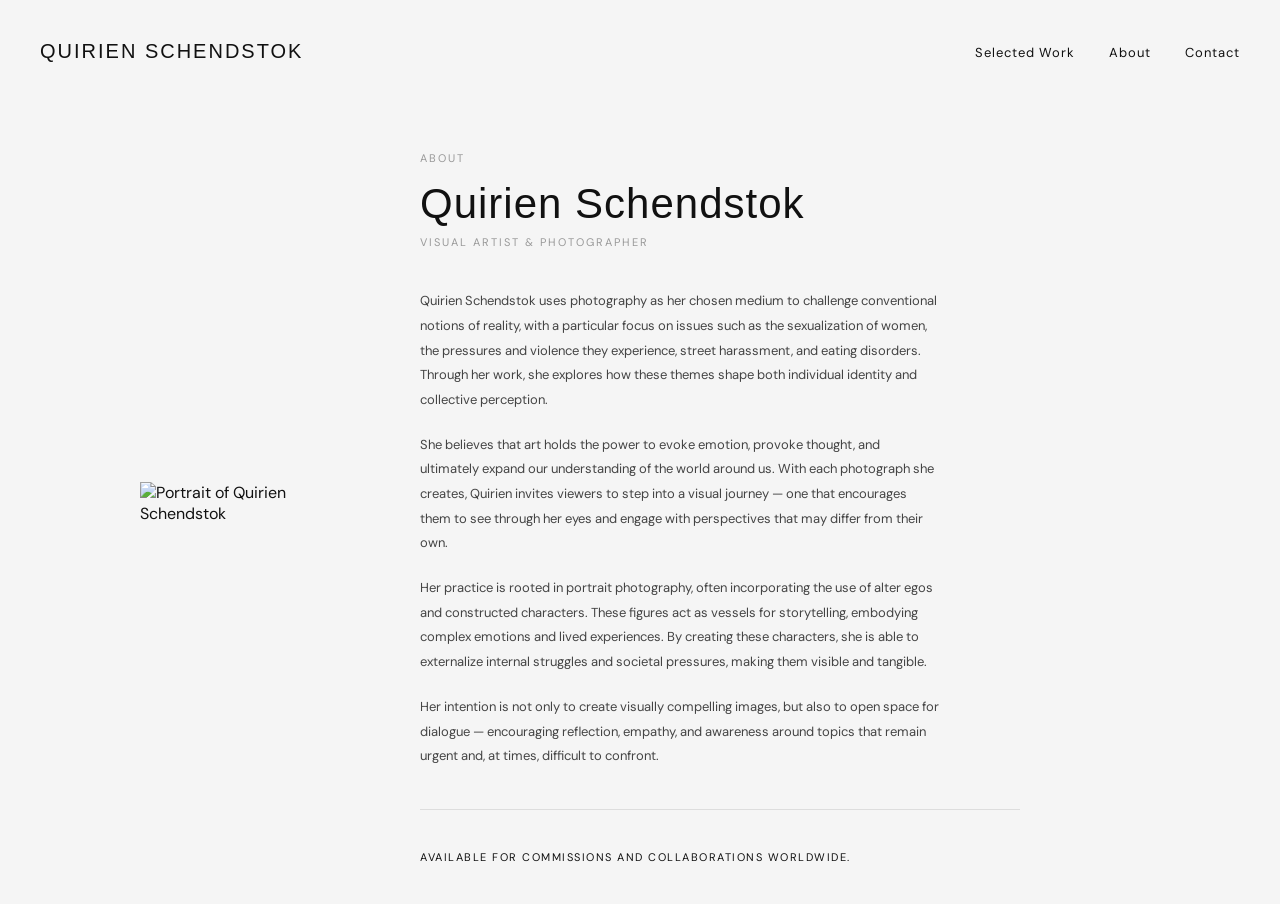
==== about.html @ 801e4804 "initial upload" ====
<!DOCTYPE html>
<html lang="en">
<head>
<title>About — Quirien Schendstok</title>
<link rel="icon" type="image/png" href="images/favicon.png">
<link rel="stylesheet" href="style.css">
<link rel="preconnect" href="https://fonts.googleapis.com">
<link rel="preconnect" href="https://fonts.gstatic.com" crossorigin>
<link href="https://fonts.googleapis.com/css2?family=Cormorant+Garamond:wght@300;400&family=DM+Sans:wght@300;400&display=swap" rel="stylesheet">
<meta charset="UTF-8">
<meta name="viewport" content="width=device-width, initial-scale=1.0">
</head>
<body>
<header>
  <a href="index.html" class="logo">Quirien Schendstok</a>
  <nav>
    <a href="index.html">Selected work</a>
    <a href="about.html">About</a>
    <a href="contact.html">Contact</a>
  </nav>
</header>

<main class="about-layout">

  <div class="about-image">
    <img src="images/MySelf.jpg" alt="Portrait of Quirien Schendstok">
  </div>

  <div class="about-text">
    <span class="about-label">About</span>
    <h1 class="about-name">Quirien Schendstok</h1>
    <p class="about-role">Visual Artist & Photographer</p>

    <div class="about-body">
      <p>
        Quirien Schendstok uses photography as her chosen medium to challenge conventional notions of reality, with a particular focus on issues such as the sexualization of women, the pressures and violence they experience, street harassment, and eating disorders. Through her work, she explores how these themes shape both individual identity and collective perception.
      </p>
      <p>
        She believes that art holds the power to evoke emotion, provoke thought, and ultimately expand our understanding of the world around us. With each photograph she creates, Quirien invites viewers to step into a visual journey — one that encourages them to see through her eyes and engage with perspectives that may differ from their own.
      </p>
      <p>
        Her practice is rooted in portrait photography, often incorporating the use of alter egos and constructed characters. These figures act as vessels for storytelling, embodying complex emotions and lived experiences. By creating these characters, she is able to externalize internal struggles and societal pressures, making them visible and tangible.
      </p>
      <p>
        Her intention is not only to create visually compelling images, but also to open space for dialogue — encouraging reflection, empathy, and awareness around topics that remain urgent and, at times, difficult to confront.
      </p>
    </div>

    <p class="about-commission">Available for commissions and collaborations worldwide.</p>
  </div>

</main>

</body>
</html>
---- style.css ----
/* Reset */
* {
  margin: 0;
  padding: 0;
  box-sizing: border-box;
}

body {
  font-family: 'DM Sans', Arial, sans-serif;
  background: #f5f5f5;
  color: #111;
  padding: 40px;
}

/* Header */
header {
  display: flex;
  justify-content: space-between;
  align-items: center;
  margin-bottom: 80px;
}

.logo {
  font-family: Av, Arial, sans-serif;
  font-size: 20px;
  letter-spacing: 2px;
  text-transform: uppercase;
  text-decoration: none;
  color: #111;
  transition: opacity 0.3s ease;
}

.logo:hover {
  opacity: 0.5;
}

nav a {
  text-decoration: none;
  color: #111;
  margin-left: 30px;
  font-size: 13px;
  text-transform: capitalize;
  letter-spacing: 1px;
  transition: opacity 0.3s ease;
}

nav a:hover {
  opacity: 0.5;
}

/* Grid layout */
.grid {
  display: grid;
  grid-template-columns: repeat(4, 1fr);
  gap: 60px 40px;
}

.project a {
  display: block;
  overflow: hidden;
}

.project img {
  width: 100%;
  aspect-ratio: 3 / 4;
  object-fit: cover;
  display: block;
  transition: transform 0.4s ease, opacity 0.3s ease;
}

.project img:hover {
  transform: scale(1.02);
  opacity: 0.9;
  cursor: pointer;
}

.project p {
  margin-top: 12px;
  font-size: 11px;
  letter-spacing: 1.5px;
  text-transform: uppercase;
  color: #555;
}

/* About & Contact */
.text-page {
  max-width: 600px;
  line-height: 1.8;
  font-size: 14px;
}

.text-page h1 {
  font-family: 'Cormorant Garamond', serif;
  font-size: 13px;
  letter-spacing: 2px;
  text-transform: uppercase;
  margin-bottom: 30px;
}

.text-page p {
  margin-bottom: 20px;
}

/* About layout */
/* About layout */
.about-layout {
  display: flex;
  align-items: flex-start;
  gap: 80px;
  max-width: 1000px;
  margin: 0 auto;
}

.about-image {
  flex-shrink: 0;
}

.about-image img {
  width: 280px;
  height: 380px;
  object-fit: cover;
  display: block;
}

.about-text {
  flex: 1;
  padding-top: 8px;
}

.about-label {
  font-size: 11px;
  letter-spacing: 2px;
  text-transform: uppercase;
  color: #999;
  display: block;
  margin-bottom: 16px;
}

.about-name {
  font-family: Arial;
  font-size: 42px;
  font-weight: 300;
  letter-spacing: 1px;
  margin-bottom: 8px;
  line-height: 1.1;
}

.about-role {
  font-size: 11px;
  letter-spacing: 2px;
  text-transform: uppercase;
  color: #999;
  margin-bottom: 40px;
}

.about-body p {
  font-size: 13px;
  line-height: 1.9;
  color: #444;
  margin-bottom: 20px;
  max-width: 520px;
}

.about-commission {
  font-size: 11px;
  letter-spacing: 1.5px;
  text-transform: uppercase;
  color: #111;
  margin-top: 40px;
  padding-top: 40px;
  border-top: 1px solid #ddd;
}

/* Mobiel about */
@media (max-width: 768px) {
  .about-layout {
    flex-direction: column;
    gap: 40px;
  }

  .about-image img {
    width: 100%;
    height: 400px;
  }

  .about-name {
    font-size: 32px;
  }
}

.about-text {
  flex: 1;
  max-width: 600px;
}

.about-image {
  display: flex;
  align-items: center;
  justify-content: center;
  align-self: center;
}

.about-image img {
  width: 200px;
  height: auto;
}

/* Three images (projectpagina) */
.three-images {
  display: grid;
  grid-template-columns: repeat(3, 1fr);
  gap: 20px;
  margin-top: 40px;
}

.three-images img {
  width: 100%;
  height: auto;
  display: block;
  cursor: pointer;
  transition: opacity 0.3s ease;
}

.three-images img:hover {
  opacity: 0.85;
}

/* Contact links */
.contact-link {
  color: #111;
  text-decoration: none;
  letter-spacing: 1px;
  transition: opacity 0.3s ease;
}

.contact-link:hover {
  opacity: 0.5;
}

/* Lightbox */
.lightbox-overlay {
  display: none;
  position: fixed;
  inset: 0;
  background: rgba(0, 0, 0, 0.85);
  z-index: 1000;
  justify-content: center;
  align-items: center;
}

.lightbox-overlay.active {
  display: flex;
}

.lightbox-overlay img {
  max-width: 80vw;
  max-height: 85vh;
  object-fit: contain;
}

.lightbox-overlay .close-btn {
  position: fixed;
  top: 24px;
  right: 32px;
  font-size: 32px;
  color: white;
  cursor: pointer;
  user-select: none;
}

.prev-btn, .next-btn {
  position: fixed;
  top: 50%;
  transform: translateY(-50%);
  font-size: 40px;
  color: white;
  cursor: pointer;
  user-select: none;
  padding: 10px 20px;
  transition: opacity 0.2s ease;
}

.prev-btn:hover, .next-btn:hover {
  opacity: 0.5;
}

.prev-btn { left: 24px; }
.next-btn { right: 24px; }

/* Mobiel */
@media (max-width: 768px) {
  body {
    padding: 24px;
  }

  header {
    margin-bottom: 40px;
  }

  .grid {
    grid-template-columns: repeat(2, 1fr);
    gap: 32px 20px;
  }

  .about-layout {
    flex-direction: column;
  }

  .three-images {
    grid-template-columns: 1fr;
  }
}
/* Project pagina */
.project-page {
  max-width: 960px;
  margin: 0 auto;
}

.project-images {
  display: flex;
  flex-direction: column;
  gap: 16px;
  max-width: 700px;
  margin: 0 auto;
}

.project-intro {
  display: flex;
  flex-direction: column;
  align-items: center;
  text-align: center;
  max-width: 700px;
  margin: 0 auto 60px auto;
  gap: 20px;
}

.project-meta {
  min-width: unset;
}

.project-description {
  font-size: 13px;
  line-height: 1.9;
  color: #444;
  max-width: 520px;
  padding-top: 0;
}

.project-meta {
  min-width: 160px;
}

.back-link {
  display: inline-block;
  font-size: 11px;
  letter-spacing: 1.5px;
  text-transform: uppercase;
  color: #999;
  text-decoration: none;
  margin-bottom: 20px;
  transition: color 0.3s ease;
}

.back-link:hover {
  color: #111;
}

.project-title {
  font-family: Av, Arial, sans-serif;
  font-size: 36px;
  font-weight: 300;
  letter-spacing: 2px;
  margin-bottom: 8px;
}

.project-year {
  font-size: 11px;
  letter-spacing: 2px;
  color: #999;
  text-transform: uppercase;
}

.project-description {
  font-size: 13px;
  line-height: 1.9;
  color: #444;
  max-width: 520px;
  padding-top: 48px;
}

.project-images {
  display: flex;
  flex-direction: column;
  gap: 16px;
}

.image-large img {
  width: 100%;
  height: auto;
  display: block;
}

.image-grid-two {
  display: grid;
  grid-template-columns: repeat(2, 1fr);
  gap: 16px;
}

.image-grid-two img {
  width: 100%;
  height: auto;
  display: block;
  transition: opacity 0.3s ease;
}

.image-large img,
.image-grid-two img {
  transition: opacity 0.3s ease;
}

.image-large img:hover,
.image-grid-two img:hover {
  opacity: 0.85;
  cursor: pointer;
}

/* Mobiel project pagina */
@media (max-width: 768px) {
  .project-intro {
    flex-direction: column;
    gap: 24px;
  }

  .project-description {
    padding-top: 0;
  }

  .image-grid-two {
    grid-template-columns: 1fr;
  }
}
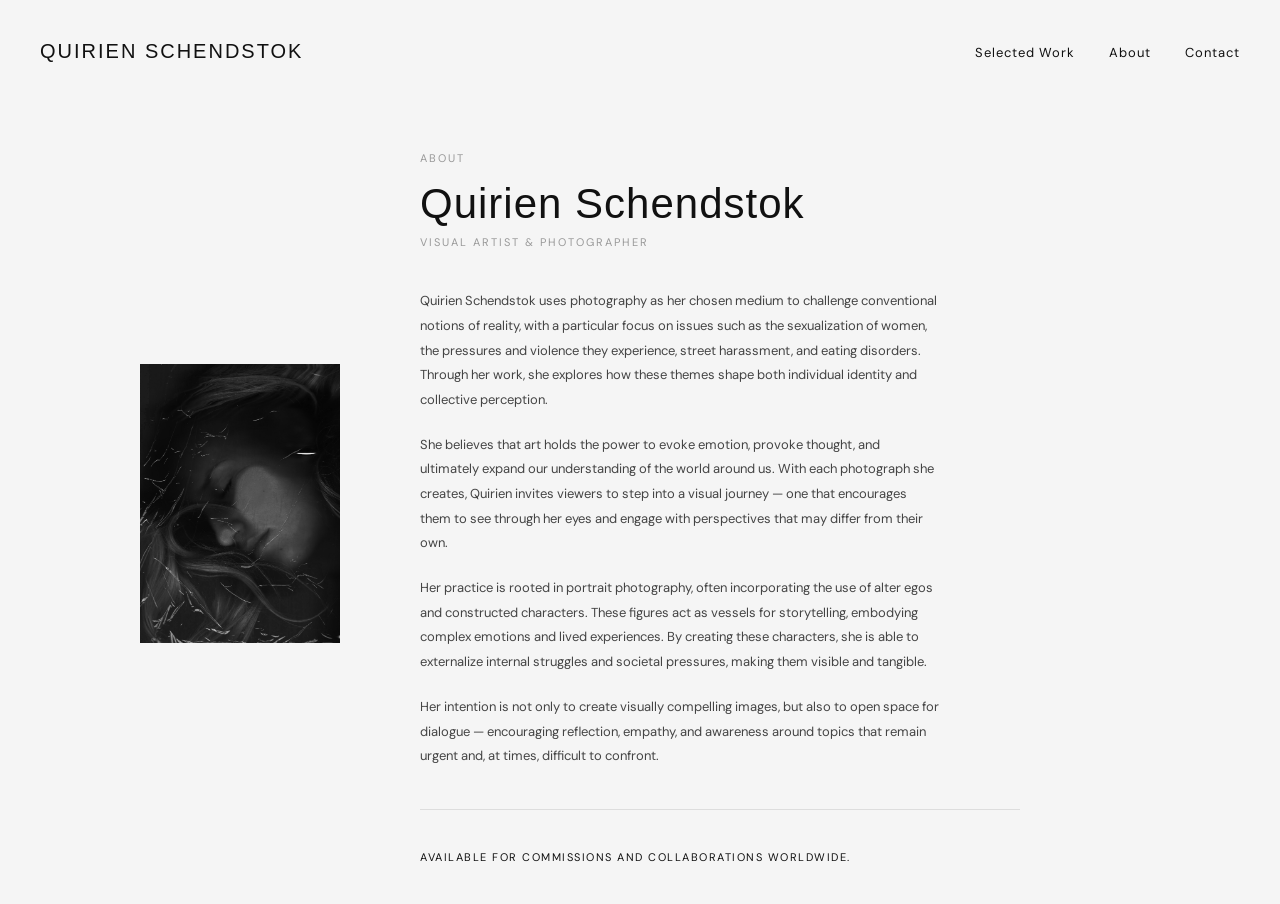
==== commit 80ee6da7: "code clean up" ====
--- a/about.html
+++ b/about.html
@@ -1,55 +1,59 @@
 <!DOCTYPE html>
 <html lang="en">
-<head>
-<title>About — Quirien Schendstok</title>
-<link rel="icon" type="image/png" href="images/favicon.png">
-<link rel="stylesheet" href="style.css">
-<link rel="preconnect" href="https://fonts.googleapis.com">
-<link rel="preconnect" href="https://fonts.gstatic.com" crossorigin>
-<link href="https://fonts.googleapis.com/css2?family=Cormorant+Garamond:wght@300;400&family=DM+Sans:wght@300;400&display=swap" rel="stylesheet">
-<meta charset="UTF-8">
-<meta name="viewport" content="width=device-width, initial-scale=1.0">
-</head>
-<body>
-<header>
-  <a href="index.html" class="logo">Quirien Schendstok</a>
-  <nav>
-    <a href="index.html">Selected work</a>
-    <a href="about.html">About</a>
-    <a href="contact.html">Contact</a>
-  </nav>
-</header>
+  <head>
+    <title>About — Quirien Schendstok</title>
+    <link rel="icon" type="image/png" href="images/favicon.png">
+    <link rel="stylesheet" href="style.css">
+    <link rel="preconnect" href="https://fonts.googleapis.com">
+    <link rel="preconnect" href="https://fonts.gstatic.com" crossorigin>
+    <link href="https://fonts.googleapis.com/css2?family=Cormorant+Garamond:wght@300;400&family=DM+Sans:wght@300;400&display=swap" rel="stylesheet">
+    <meta charset="UTF-8">
+    <meta name="viewport" content="width=device-width, initial-scale=1.0">
+  </head>
+  <body>
+    <header>
+      <a href="index.html" class="logo">Quirien Schendstok</a>
+      <nav>
+        <a href="index.html">Selected work</a>
+        <a href="about.html">About</a>
+        <a href="contact.html">Contact</a>
+      </nav>
+    </header>
 
-<main class="about-layout">
+    <main class="about-layout">
+      <div class="about-image">
+        <img src="images/MySelf.jpg" alt="Portrait of Quirien Schendstok">
+      </div>
 
-  <div class="about-image">
-    <img src="images/MySelf.jpg" alt="Portrait of Quirien Schendstok">
-  </div>
+      <div class="about-text">
+        <span class="about-label">About</span>
+        <h1 class="about-name">Quirien Schendstok</h1>
+        <p class="about-role">Visual Artist & Photographer</p>
 
-  <div class="about-text">
-    <span class="about-label">About</span>
-    <h1 class="about-name">Quirien Schendstok</h1>
-    <p class="about-role">Visual Artist & Photographer</p>
+        <div class="about-body">
+          <p>
+            Quirien Schendstok uses photography as her chosen medium to challenge conventional notions of reality, 
+            with a particular focus on issues such as the sexualization of women, the pressures and violence they experience, 
+            street harassment, and eating disorders. Through her work, she explores how these themes shape both individual identity and collective perception.
+          </p>
+          <p>
+            She believes that art holds the power to evoke emotion, provoke thought, and ultimately expand our understanding of the world around us. 
+            With each photograph she creates, Quirien invites viewers to step into a visual journey — 
+            one that encourages them to see through her eyes and engage with perspectives that may differ from their own.
+          </p>
+          <p>
+            Her practice is rooted in portrait photography, often incorporating the use of alter egos and constructed characters. 
+            These figures act as vessels for storytelling, embodying complex emotions and lived experiences. 
+            By creating these characters, she is able to externalize internal struggles and societal pressures, making them visible and tangible.
+          </p>
+          <p>
+            Her intention is not only to create visually compelling images, but also to open space for dialogue — encouraging reflection, 
+            empathy, and awareness around topics that remain urgent and, at times, difficult to confront.
+          </p>
+        </div>
 
-    <div class="about-body">
-      <p>
-        Quirien Schendstok uses photography as her chosen medium to challenge conventional notions of reality, with a particular focus on issues such as the sexualization of women, the pressures and violence they experience, street harassment, and eating disorders. Through her work, she explores how these themes shape both individual identity and collective perception.
-      </p>
-      <p>
-        She believes that art holds the power to evoke emotion, provoke thought, and ultimately expand our understanding of the world around us. With each photograph she creates, Quirien invites viewers to step into a visual journey — one that encourages them to see through her eyes and engage with perspectives that may differ from their own.
-      </p>
-      <p>
-        Her practice is rooted in portrait photography, often incorporating the use of alter egos and constructed characters. These figures act as vessels for storytelling, embodying complex emotions and lived experiences. By creating these characters, she is able to externalize internal struggles and societal pressures, making them visible and tangible.
-      </p>
-      <p>
-        Her intention is not only to create visually compelling images, but also to open space for dialogue — encouraging reflection, empathy, and awareness around topics that remain urgent and, at times, difficult to confront.
-      </p>
-    </div>
-
-    <p class="about-commission">Available for commissions and collaborations worldwide.</p>
-  </div>
-
-</main>
-
-</body>
+        <p class="about-commission">Available for commissions and collaborations worldwide.</p>
+      </div>
+    </main>
+  </body>
 </html>
